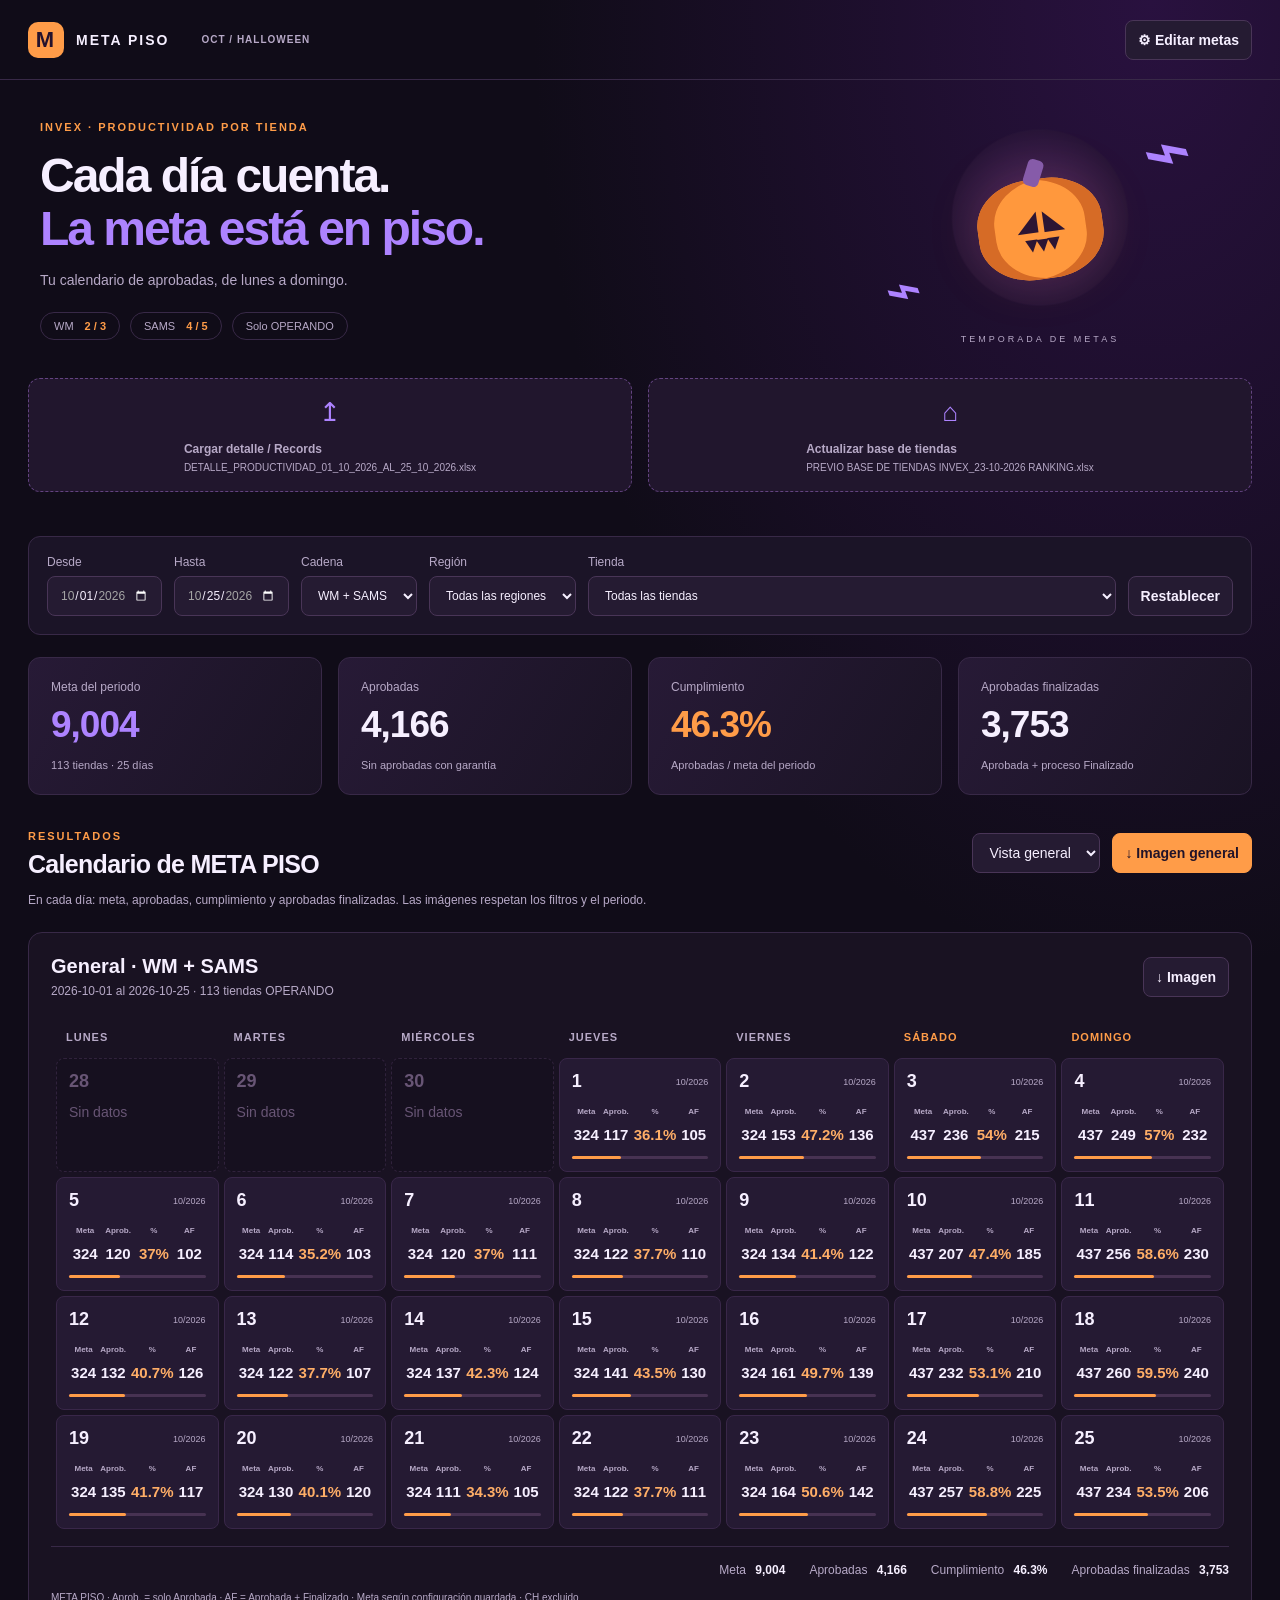
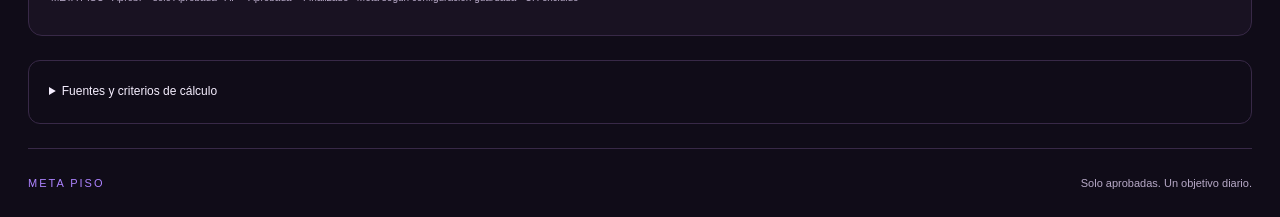
==== site/index.html @ 987aeb4a "Crear calendario META PISO con carga local, metas y exportaciones" ====
<!doctype html>
<html lang="es"><head><meta charset="utf-8"><meta name="viewport" content="width=device-width,initial-scale=1"><meta name="theme-color" content="#100c18"><title>META PISO · Calendario de aprobadas</title><link rel="stylesheet" href="style.css"><script defer src="vendor/xlsx.full.min.js"></script><script defer src="vendor/html2canvas.min.js"></script><script defer src="core.js"></script><script defer src="seed.js"></script><script defer src="app.js"></script></head>
<body><header><a class="brand" href="#"><span class="brand-icon">M</span> META PISO <span class="edition">OCT / HALLOWEEN</span></a><button id="settingsButton">⚙ Editar metas</button></header>
<main><section class="hero"><div><span class="eyebrow">INVEX · PRODUCTIVIDAD POR TIENDA</span><h1>Cada día cuenta.<br><em>La meta está en piso.</em></h1><p>Tu calendario de aprobadas, de lunes a domingo.</p><div class="chips"><span>WM <b id="wmRule">2 / 3</b></span><span>SAMS <b id="samsRule">4 / 5</b></span><span>Solo OPERANDO</span></div></div><div class="moon" aria-hidden="true"><span class="bat one">⌁</span><div class="pumpkin"><i></i><b>◢ ◣</b><strong>▾▾▾</strong></div><span class="bat two">⌁</span><span class="moon-label">TEMPORADA DE METAS</span></div></section>
<section class="sources"><label class="upload"><span class="upload-icon">↥</span><span><b>Cargar detalle / Records</b><small id="detailName">Excel o CSV</small></span><input id="detailFile" type="file" accept=".xlsx,.xls,.csv"></label><label class="upload"><span class="upload-icon">⌂</span><span><b>Actualizar base de tiendas</b><small id="baseName">Excel o CSV</small></span><input id="baseFile" type="file" accept=".xlsx,.xls,.csv"></label></section>
<p id="message" role="status" aria-live="polite"></p>
<section class="filters"><label>Desde<input id="from" type="date"></label><label>Hasta<input id="to" type="date"></label><label>Cadena<select id="chain"><option value="">WM + SAMS</option><option>WM</option><option>SAMS</option></select></label><label>Región<select id="region"></select></label><label class="store-filter">Tienda<select id="store"></select></label><button id="resetFilters">Restablecer</button></section>
<section class="kpis" id="kpis"></section>
<section class="toolbar"><div><span class="eyebrow">RESULTADOS</span><h2>Calendario de META PISO</h2></div><div class="toolbar-actions"><select id="view" aria-label="Desglose"><option value="general">Vista general</option><option value="chain">Por cadena</option><option value="region">Por región</option><option value="store">Por tienda</option></select><button class="primary" id="downloadAll">↓ Imagen general</button></div></section>
<p class="hint">En cada día: meta, aprobadas, cumplimiento y aprobadas finalizadas. Las imágenes respetan los filtros y el periodo.</p><div id="reports"></div>
<details class="audit"><summary>Fuentes y criterios de cálculo</summary><div id="audit"></div><p>Meta diaria por tienda: WM 2 entre semana y 3 sábado/domingo; SAMS 4 y 5, salvo edición. Cumplimiento = aprobadas ÷ meta. Finalizadas = Aprobada + Finalizado, por fecha de creación. Se excluyen garantía, CH, IKEA, folios no numéricos y duplicados idénticos. Las tiendas OPERANDO sin actividad cuentan en la meta. Las metas editadas aplican al periodo completo mostrado. Los datos cargados y metas se guardan en este navegador.</p><p>El rango inicial corresponde a las fechas del detalle. Dentro de ese rango, un día sin operaciones se considera cero; fuera del rango no se supone productividad. Cargar un detalle reemplaza al anterior.</p></details>
<footer>META PISO <span>Solo aprobadas. Un objetivo diario.</span></footer></main>
<dialog id="settings"><form id="goalsForm"><div class="dialog-heading"><h2>Metas de aprobadas</h2><button type="button" id="closeSettings" aria-label="Cerrar">✕</button></div><p>Entre semana: lunes a viernes. Fin de semana: sábado y domingo.</p><div class="goal-grid"><span>Cadena</span><span>Lun–Vie</span><span>Sáb–Dom</span><b>WM</b><input id="wmWeek" type="number" min="0" max="10000" step="1" required aria-label="Meta WM entre semana"><input id="wmEnd" type="number" min="0" max="10000" step="1" required aria-label="Meta WM fin de semana"><b>SAMS</b><input id="samsWeek" type="number" min="0" max="10000" step="1" required aria-label="Meta SAMS entre semana"><input id="samsEnd" type="number" min="0" max="10000" step="1" required aria-label="Meta SAMS fin de semana"></div><h3>Excepción por tienda</h3><label>Tienda<select id="overrideStore"></select></label><div class="override-fields"><label>Lun–Vie<input id="overrideWeek" type="number" min="0" max="10000" step="1" placeholder="Meta de cadena"></label><label>Sáb–Dom<input id="overrideEnd" type="number" min="0" max="10000" step="1" placeholder="Meta de cadena"></label></div><p class="hint">Deja ambos campos vacíos para usar la meta de cadena. Se guarda una excepción a la vez.</p><div class="dialog-actions"><button type="button" id="restoreGoals">Restaurar todas</button><button type="submit" class="primary">Guardar metas</button></div></form></dialog></body></html>
---- site/style.css ----
@import url('data:text/css,');
:root{color-scheme:dark;--bg:#100c18;--panel:#1b1427;--line:#382947;--purple:#ad83ff;--orange:#ff9c48;--text:#f6efff;--muted:#b7a9c7}*{box-sizing:border-box}body{margin:0;background:radial-gradient(ellipse at 90% 0,#29113f 0,transparent 38%),var(--bg);color:var(--text);font:14px 'Segoe UI',Arial,sans-serif}header{height:80px;border-bottom:1px solid var(--line);display:flex;align-items:center;justify-content:space-between;padding:0 max(28px,calc((100vw - 1440px)/2));gap:20px}.brand{display:flex;align-items:center;gap:12px;text-decoration:none;color:var(--text);font-weight:800;letter-spacing:2px}.brand-icon{display:grid;place-items:center;background:var(--orange);color:#24122d;border-radius:10px;width:36px;height:36px;font-size:22px}.edition{font-size:10px;color:var(--muted);letter-spacing:1px;margin-left:20px}main{max-width:1496px;padding:0 28px;margin:auto}.hero{display:flex;align-items:center;justify-content:space-between;min-height:298px;padding:30px 12px;overflow:hidden}.eyebrow{font-size:11px;font-weight:700;letter-spacing:2px;color:var(--orange)}h1{font-size:48px;line-height:1.1;letter-spacing:-2px;margin:16px 0}h1 em{color:var(--purple);font-style:normal}.hero p,.hint{color:var(--muted)}.chips{display:flex;gap:10px;margin-top:24px}.chips span{padding:7px 13px;border:1px solid var(--line);border-radius:20px;font-size:11px;color:var(--muted)}.chips b{color:var(--orange);margin-left:8px}.moon{width:260px;height:230px;position:relative;background:radial-gradient(circle at 50% 45%,#4d2566 0,#281538 48%,transparent 49%);display:grid;place-items:center;margin-right:70px}.pumpkin{width:125px;height:100px;border-radius:43%;background:#ff983d;box-shadow:inset 17px 0 #d66b26,inset -17px 0 #d66b26,0 0 55px #ff8b3820;display:flex;flex-direction:column;align-items:center;justify-content:center;transform:rotate(-8deg);color:#2c1533;position:relative;font-size:25px}.pumpkin i{position:absolute;top:-20px;width:16px;height:27px;background:#865ba9;transform:rotate(25deg);border-radius:5px}.pumpkin strong{font-size:22px;line-height:18px}.bat{position:absolute;font-size:80px;color:#ad83ff;transform:rotate(-20deg)}.one{top:-10px;right:-20px}.two{bottom:20px;left:-25px;font-size:60px}.moon-label{position:absolute;bottom:0;font-size:9px;letter-spacing:3px;color:var(--muted)}button,select,input{font:inherit;border:1px solid #493557;background:#251b32;color:var(--text);border-radius:8px;padding:10px 12px;min-height:40px}button{cursor:pointer;font-weight:600}button:hover{border-color:var(--purple);background:#352446}button:disabled{opacity:.5;cursor:wait}button.primary{background:var(--orange);color:#211329;border-color:var(--orange)}button.primary:hover{background:#ffb476}button:focus-visible,select:focus-visible,input:focus-visible,summary:focus-visible{outline:2px solid var(--orange);outline-offset:3px}.sources{display:grid;grid-template-columns:1fr 1fr;gap:16px}.upload{display:flex;align-items:center;gap:14px;border:1px dashed #634380;border-radius:12px;padding:18px;background:#21162d;cursor:pointer;position:relative;overflow:hidden}.upload:hover{background:#2b1a3e}.upload span:nth-child(2){min-width:0}.upload small{display:block;margin-top:6px;color:var(--muted);overflow:hidden;text-overflow:ellipsis;white-space:nowrap}.upload-icon{font-size:26px;color:var(--purple)}.upload input{position:absolute;inset:0;opacity:0;width:100%;cursor:pointer}.upload:focus-within{outline:2px solid var(--orange)}#message{color:var(--orange);min-height:20px;margin:12px 0}.filters{display:flex;align-items:end;gap:12px;flex-wrap:wrap;padding:18px;background:var(--panel);border-radius:12px;border:1px solid var(--line)}label{display:flex;flex-direction:column;gap:7px;font-size:12px;color:var(--muted)}label select{max-width:100%}.store-filter{flex:1;min-width:160px}.kpis{display:grid;grid-template-columns:repeat(4,1fr);gap:16px;margin:22px 0 32px}.kpi{padding:22px;border:1px solid var(--line);border-radius:12px;background:linear-gradient(120deg,#271a36,#1a1324)}.kpi span{display:block;color:var(--muted);font-size:12px}.kpi strong{display:block;font-size:37px;letter-spacing:-1px;margin:10px 0}.kpi:first-child strong{color:var(--purple)}.kpi:nth-child(3) strong{color:var(--orange)}.kpi small{color:var(--muted);font-size:11px}.toolbar,.toolbar-actions{display:flex;align-items:center;justify-content:space-between;gap:12px}.toolbar h2{margin:7px 0 0;font-size:25px;letter-spacing:-.7px}.hint{font-size:12px;line-height:1.6}.report{background:#191222;border:1px solid var(--line);border-radius:14px;margin:22px 0;padding:22px;overflow:hidden}.report-heading{display:flex;justify-content:space-between;align-items:center;gap:12px;margin-bottom:18px}.report-heading h3{font-size:20px;margin:0 0 6px}.report-heading p{color:var(--muted);font-size:12px;margin:0}.calendar-scroll{overflow-x:auto}.calendar{width:100%;min-width:1060px;border-collapse:separate;border-spacing:5px;table-layout:fixed}.calendar th{color:var(--muted);font-size:11px;text-align:left;text-transform:uppercase;letter-spacing:1px;padding:10px}.calendar th:nth-last-child(-n+2){color:var(--orange)}.calendar td{vertical-align:top;background:#251a33;border:1px solid #392749;border-radius:8px;padding:12px}.calendar td.blank{background:#16101f;border:1px dashed #30223c;color:#685575}.day-top{display:flex;justify-content:space-between;align-items:center;margin-bottom:12px}.day-top b{font-size:18px}.day-top span{font-size:9px;color:var(--muted)}.day-metrics{width:100%;border-collapse:collapse;font-size:10px}.day-metrics th{font-size:8px;letter-spacing:0;padding:3px 1px;text-align:center;color:var(--muted)!important;text-transform:none;white-space:nowrap}.day-metrics td{border:0;background:transparent;padding:7px 1px 3px;text-align:center;font-size:15px;font-weight:600}.day-metrics td.good{color:#c6afff}.day-metrics td.low{color:#ffae67}.track{height:3px;background:#473252;border-radius:4px;margin-top:10px}.track i{display:block;height:3px;border-radius:4px;background:var(--orange)}.track i.good{background:var(--purple)}.totals{display:flex;gap:24px;justify-content:flex-end;flex-wrap:wrap;border-top:1px solid var(--line);padding-top:16px;margin-top:12px;font-size:12px;color:var(--muted)}.totals b{color:var(--text);margin-left:6px}.report-note{font-size:10px;color:var(--muted);margin-top:15px}.audit{padding:20px;border:1px solid var(--line);border-radius:12px;color:var(--muted);font-size:12px;line-height:1.8;margin:24px 0}.audit summary{cursor:pointer;color:var(--text)}footer{padding:28px 0;border-top:1px solid var(--line);letter-spacing:2px;font-size:11px;color:var(--purple)}footer span{float:right;letter-spacing:0;color:var(--muted)}dialog{width:560px;max-width:95vw;background:var(--panel);color:var(--text);border:1px solid #6d488c;border-radius:16px;padding:26px}dialog::backdrop{background:#08040dbb;backdrop-filter:blur(5px)}dialog p{color:var(--muted);font-size:12px;line-height:1.6}.dialog-heading,.dialog-actions{display:flex;justify-content:space-between;align-items:center;gap:12px}.dialog-heading h2{margin:0}.goal-grid{display:grid;grid-template-columns:1fr 1fr 1fr;align-items:center;gap:12px;margin:22px 0}.goal-grid span{font-size:12px;color:var(--muted)}.goal-grid input{width:100%}.override-fields{display:grid;grid-template-columns:1fr 1fr;gap:12px;margin:15px 0}.override-fields input{width:100%}.dialog-actions{margin-top:24px}.exporting{width:1440px!important;background:#100c18;padding:20px}.exporting .no-export{display:none!important}.exporting .calendar-scroll{overflow:visible}.empty{padding:40px;text-align:center;color:var(--muted)}@media(max-width:800px){header{padding:0 18px;height:70px}.edition{display:none}main{padding:0 14px}h1{font-size:36px}.hero{min-height:275px;padding:24px 5px}.moon{width:140px;margin-right:0;transform:scale(.8)}.moon-label{display:none}.kpis{grid-template-columns:1fr 1fr;gap:10px}.kpi{padding:16px}.kpi strong{font-size:30px}.toolbar{align-items:start;flex-direction:column}.toolbar-actions{width:100%;justify-content:start}.report{padding:14px}.sources{grid-template-columns:1fr}.filters label{flex:1;min-width:130px}.chips{gap:5px}.chips span{padding:6px 8px}.hero p{max-width:230px}.totals{gap:12px;justify-content:start}.report-heading h3{font-size:17px}}@media(max-width:430px){.moon{display:none}header button{font-size:12px}.brand{font-size:12px}.toolbar-actions{flex-wrap:wrap}}
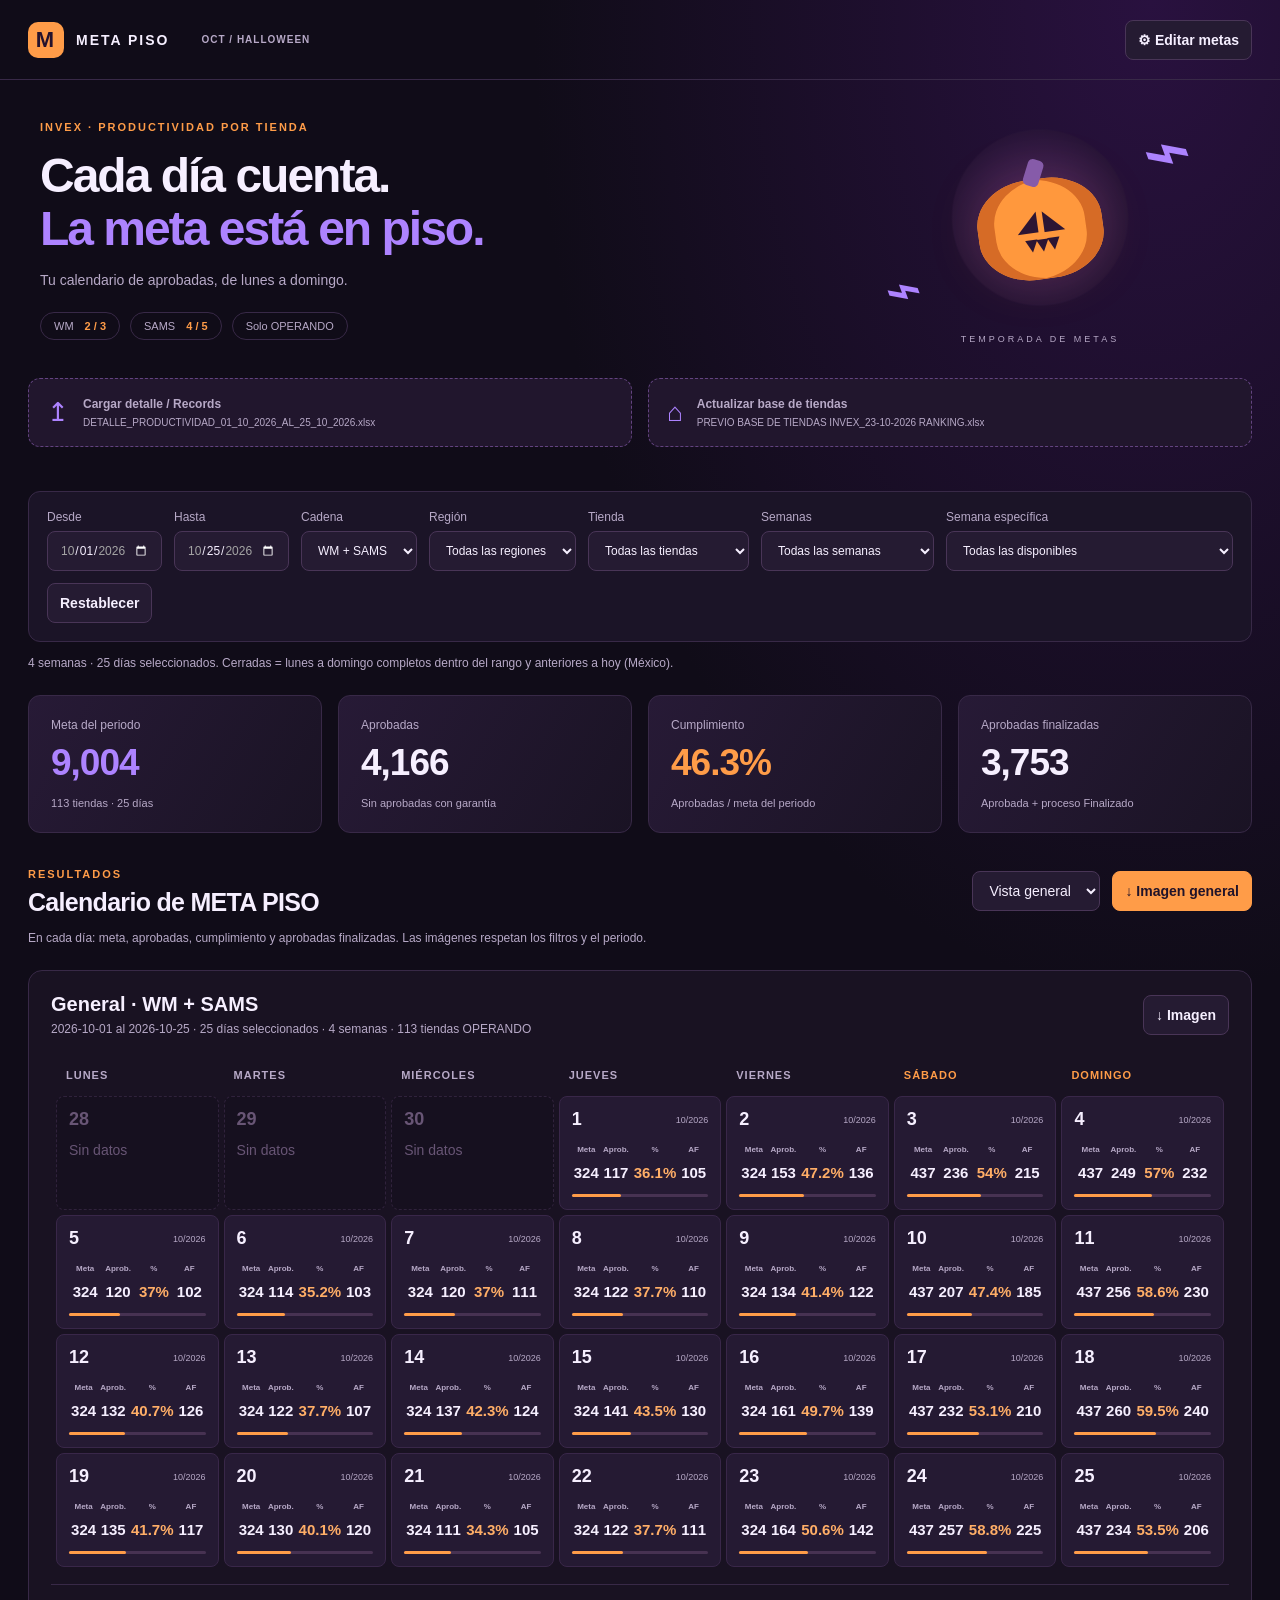
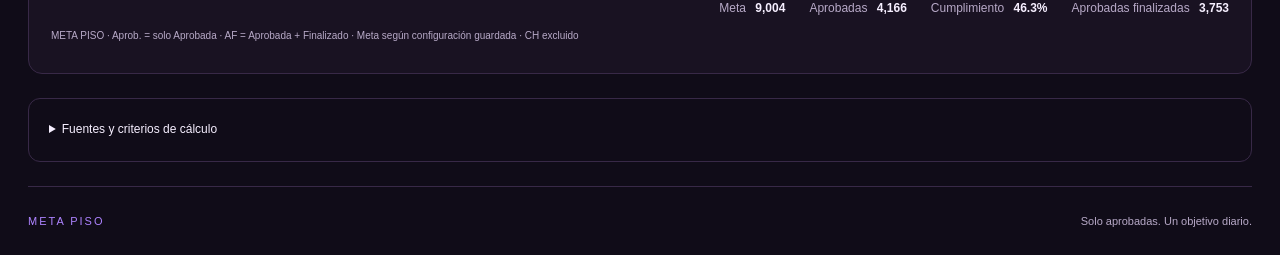
==== commit 7894764b: "Agregar semanas cerradas, filtros vinculados y logos por cadena" ====
--- a/site/index.html
+++ b/site/index.html
@@ -1,11 +1,11 @@
 <!doctype html>
-<html lang="es"><head><meta charset="utf-8"><meta name="viewport" content="width=device-width,initial-scale=1"><meta name="theme-color" content="#100c18"><title>META PISO · Calendario de aprobadas</title><link rel="stylesheet" href="style.css"><script defer src="vendor/xlsx.full.min.js"></script><script defer src="vendor/html2canvas.min.js"></script><script defer src="core.js"></script><script defer src="seed.js"></script><script defer src="app.js"></script></head>
+<html lang="es"><head><meta charset="utf-8"><meta name="viewport" content="width=device-width,initial-scale=1"><meta name="theme-color" content="#100c18"><title>META PISO · Calendario de aprobadas</title><link rel="stylesheet" href="style.css?v=2"><link rel="stylesheet" href="brands.css?v=2"><script defer src="vendor/xlsx.full.min.js"></script><script defer src="vendor/html2canvas.min.js"></script><script defer src="core.js"></script><script defer src="seed.js"></script><script defer src="weeks.js"></script><script defer src="brands.js"></script><script defer src="app.js?v=2"></script></head>
 <body><header><a class="brand" href="#"><span class="brand-icon">M</span> META PISO <span class="edition">OCT / HALLOWEEN</span></a><button id="settingsButton">⚙ Editar metas</button></header>
 <main><section class="hero"><div><span class="eyebrow">INVEX · PRODUCTIVIDAD POR TIENDA</span><h1>Cada día cuenta.<br><em>La meta está en piso.</em></h1><p>Tu calendario de aprobadas, de lunes a domingo.</p><div class="chips"><span>WM <b id="wmRule">2 / 3</b></span><span>SAMS <b id="samsRule">4 / 5</b></span><span>Solo OPERANDO</span></div></div><div class="moon" aria-hidden="true"><span class="bat one">⌁</span><div class="pumpkin"><i></i><b>◢ ◣</b><strong>▾▾▾</strong></div><span class="bat two">⌁</span><span class="moon-label">TEMPORADA DE METAS</span></div></section>
 <section class="sources"><label class="upload"><span class="upload-icon">↥</span><span><b>Cargar detalle / Records</b><small id="detailName">Excel o CSV</small></span><input id="detailFile" type="file" accept=".xlsx,.xls,.csv"></label><label class="upload"><span class="upload-icon">⌂</span><span><b>Actualizar base de tiendas</b><small id="baseName">Excel o CSV</small></span><input id="baseFile" type="file" accept=".xlsx,.xls,.csv"></label></section>
 <p id="message" role="status" aria-live="polite"></p>
-<section class="filters"><label>Desde<input id="from" type="date"></label><label>Hasta<input id="to" type="date"></label><label>Cadena<select id="chain"><option value="">WM + SAMS</option><option>WM</option><option>SAMS</option></select></label><label>Región<select id="region"></select></label><label class="store-filter">Tienda<select id="store"></select></label><button id="resetFilters">Restablecer</button></section>
-<section class="kpis" id="kpis"></section>
+<section class="filters"><label>Desde<input id="from" type="date"></label><label>Hasta<input id="to" type="date"></label><label>Cadena<select id="chain"><option value="">WM + SAMS</option><option>WM</option><option>SAMS</option></select></label><label>Región<select id="region"></select></label><label class="store-filter">Tienda<select id="store"></select></label><label>Semanas<select id="weekMode"><option value="all">Todas las semanas</option><option value="closed">Solo semanas cerradas</option></select></label><label>Semana específica<select id="week"></select></label><button id="resetFilters">Restablecer</button></section>
+<p id="weekSummary" class="hint" role="status"></p><section class="kpis" id="kpis"></section>
 <section class="toolbar"><div><span class="eyebrow">RESULTADOS</span><h2>Calendario de META PISO</h2></div><div class="toolbar-actions"><select id="view" aria-label="Desglose"><option value="general">Vista general</option><option value="chain">Por cadena</option><option value="region">Por región</option><option value="store">Por tienda</option></select><button class="primary" id="downloadAll">↓ Imagen general</button></div></section>
 <p class="hint">En cada día: meta, aprobadas, cumplimiento y aprobadas finalizadas. Las imágenes respetan los filtros y el periodo.</p><div id="reports"></div>
 <details class="audit"><summary>Fuentes y criterios de cálculo</summary><div id="audit"></div><p>Meta diaria por tienda: WM 2 entre semana y 3 sábado/domingo; SAMS 4 y 5, salvo edición. Cumplimiento = aprobadas ÷ meta. Finalizadas = Aprobada + Finalizado, por fecha de creación. Se excluyen garantía, CH, IKEA, folios no numéricos y duplicados idénticos. Las tiendas OPERANDO sin actividad cuentan en la meta. Las metas editadas aplican al periodo completo mostrado. Los datos cargados y metas se guardan en este navegador.</p><p>El rango inicial corresponde a las fechas del detalle. Dentro de ese rango, un día sin operaciones se considera cero; fuera del rango no se supone productividad. Cargar un detalle reemplaza al anterior.</p></details>
--- a/site/style.css
+++ b/site/style.css
@@ -1,2 +1,3 @@
 @import url('data:text/css,');
 :root{color-scheme:dark;--bg:#100c18;--panel:#1b1427;--line:#382947;--purple:#ad83ff;--orange:#ff9c48;--text:#f6efff;--muted:#b7a9c7}*{box-sizing:border-box}body{margin:0;background:radial-gradient(ellipse at 90% 0,#29113f 0,transparent 38%),var(--bg);color:var(--text);font:14px 'Segoe UI',Arial,sans-serif}header{height:80px;border-bottom:1px solid var(--line);display:flex;align-items:center;justify-content:space-between;padding:0 max(28px,calc((100vw - 1440px)/2));gap:20px}.brand{display:flex;align-items:center;gap:12px;text-decoration:none;color:var(--text);font-weight:800;letter-spacing:2px}.brand-icon{display:grid;place-items:center;background:var(--orange);color:#24122d;border-radius:10px;width:36px;height:36px;font-size:22px}.edition{font-size:10px;color:var(--muted);letter-spacing:1px;margin-left:20px}main{max-width:1496px;padding:0 28px;margin:auto}.hero{display:flex;align-items:center;justify-content:space-between;min-height:298px;padding:30px 12px;overflow:hidden}.eyebrow{font-size:11px;font-weight:700;letter-spacing:2px;color:var(--orange)}h1{font-size:48px;line-height:1.1;letter-spacing:-2px;margin:16px 0}h1 em{color:var(--purple);font-style:normal}.hero p,.hint{color:var(--muted)}.chips{display:flex;gap:10px;margin-top:24px}.chips span{padding:7px 13px;border:1px solid var(--line);border-radius:20px;font-size:11px;color:var(--muted)}.chips b{color:var(--orange);margin-left:8px}.moon{width:260px;height:230px;position:relative;background:radial-gradient(circle at 50% 45%,#4d2566 0,#281538 48%,transparent 49%);display:grid;place-items:center;margin-right:70px}.pumpkin{width:125px;height:100px;border-radius:43%;background:#ff983d;box-shadow:inset 17px 0 #d66b26,inset -17px 0 #d66b26,0 0 55px #ff8b3820;display:flex;flex-direction:column;align-items:center;justify-content:center;transform:rotate(-8deg);color:#2c1533;position:relative;font-size:25px}.pumpkin i{position:absolute;top:-20px;width:16px;height:27px;background:#865ba9;transform:rotate(25deg);border-radius:5px}.pumpkin strong{font-size:22px;line-height:18px}.bat{position:absolute;font-size:80px;color:#ad83ff;transform:rotate(-20deg)}.one{top:-10px;right:-20px}.two{bottom:20px;left:-25px;font-size:60px}.moon-label{position:absolute;bottom:0;font-size:9px;letter-spacing:3px;color:var(--muted)}button,select,input{font:inherit;border:1px solid #493557;background:#251b32;color:var(--text);border-radius:8px;padding:10px 12px;min-height:40px}button{cursor:pointer;font-weight:600}button:hover{border-color:var(--purple);background:#352446}button:disabled{opacity:.5;cursor:wait}button.primary{background:var(--orange);color:#211329;border-color:var(--orange)}button.primary:hover{background:#ffb476}button:focus-visible,select:focus-visible,input:focus-visible,summary:focus-visible{outline:2px solid var(--orange);outline-offset:3px}.sources{display:grid;grid-template-columns:1fr 1fr;gap:16px}.upload{display:flex;align-items:center;gap:14px;border:1px dashed #634380;border-radius:12px;padding:18px;background:#21162d;cursor:pointer;position:relative;overflow:hidden}.upload:hover{background:#2b1a3e}.upload span:nth-child(2){min-width:0}.upload small{display:block;margin-top:6px;color:var(--muted);overflow:hidden;text-overflow:ellipsis;white-space:nowrap}.upload-icon{font-size:26px;color:var(--purple)}.upload input{position:absolute;inset:0;opacity:0;width:100%;cursor:pointer}.upload:focus-within{outline:2px solid var(--orange)}#message{color:var(--orange);min-height:20px;margin:12px 0}.filters{display:flex;align-items:end;gap:12px;flex-wrap:wrap;padding:18px;background:var(--panel);border-radius:12px;border:1px solid var(--line)}label{display:flex;flex-direction:column;gap:7px;font-size:12px;color:var(--muted)}label select{max-width:100%}.store-filter{flex:1;min-width:160px}.kpis{display:grid;grid-template-columns:repeat(4,1fr);gap:16px;margin:22px 0 32px}.kpi{padding:22px;border:1px solid var(--line);border-radius:12px;background:linear-gradient(120deg,#271a36,#1a1324)}.kpi span{display:block;color:var(--muted);font-size:12px}.kpi strong{display:block;font-size:37px;letter-spacing:-1px;margin:10px 0}.kpi:first-child strong{color:var(--purple)}.kpi:nth-child(3) strong{color:var(--orange)}.kpi small{color:var(--muted);font-size:11px}.toolbar,.toolbar-actions{display:flex;align-items:center;justify-content:space-between;gap:12px}.toolbar h2{margin:7px 0 0;font-size:25px;letter-spacing:-.7px}.hint{font-size:12px;line-height:1.6}.report{background:#191222;border:1px solid var(--line);border-radius:14px;margin:22px 0;padding:22px;overflow:hidden}.report-heading{display:flex;justify-content:space-between;align-items:center;gap:12px;margin-bottom:18px}.report-heading h3{font-size:20px;margin:0 0 6px}.report-heading p{color:var(--muted);font-size:12px;margin:0}.calendar-scroll{overflow-x:auto}.calendar{width:100%;min-width:1060px;border-collapse:separate;border-spacing:5px;table-layout:fixed}.calendar th{color:var(--muted);font-size:11px;text-align:left;text-transform:uppercase;letter-spacing:1px;padding:10px}.calendar th:nth-last-child(-n+2){color:var(--orange)}.calendar td{vertical-align:top;background:#251a33;border:1px solid #392749;border-radius:8px;padding:12px}.calendar td.blank{background:#16101f;border:1px dashed #30223c;color:#685575}.day-top{display:flex;justify-content:space-between;align-items:center;margin-bottom:12px}.day-top b{font-size:18px}.day-top span{font-size:9px;color:var(--muted)}.day-metrics{width:100%;border-collapse:collapse;font-size:10px}.day-metrics th{font-size:8px;letter-spacing:0;padding:3px 1px;text-align:center;color:var(--muted)!important;text-transform:none;white-space:nowrap}.day-metrics td{border:0;background:transparent;padding:7px 1px 3px;text-align:center;font-size:15px;font-weight:600}.day-metrics td.good{color:#c6afff}.day-metrics td.low{color:#ffae67}.track{height:3px;background:#473252;border-radius:4px;margin-top:10px}.track i{display:block;height:3px;border-radius:4px;background:var(--orange)}.track i.good{background:var(--purple)}.totals{display:flex;gap:24px;justify-content:flex-end;flex-wrap:wrap;border-top:1px solid var(--line);padding-top:16px;margin-top:12px;font-size:12px;color:var(--muted)}.totals b{color:var(--text);margin-left:6px}.report-note{font-size:10px;color:var(--muted);margin-top:15px}.audit{padding:20px;border:1px solid var(--line);border-radius:12px;color:var(--muted);font-size:12px;line-height:1.8;margin:24px 0}.audit summary{cursor:pointer;color:var(--text)}footer{padding:28px 0;border-top:1px solid var(--line);letter-spacing:2px;font-size:11px;color:var(--purple)}footer span{float:right;letter-spacing:0;color:var(--muted)}dialog{width:560px;max-width:95vw;background:var(--panel);color:var(--text);border:1px solid #6d488c;border-radius:16px;padding:26px}dialog::backdrop{background:#08040dbb;backdrop-filter:blur(5px)}dialog p{color:var(--muted);font-size:12px;line-height:1.6}.dialog-heading,.dialog-actions{display:flex;justify-content:space-between;align-items:center;gap:12px}.dialog-heading h2{margin:0}.goal-grid{display:grid;grid-template-columns:1fr 1fr 1fr;align-items:center;gap:12px;margin:22px 0}.goal-grid span{font-size:12px;color:var(--muted)}.goal-grid input{width:100%}.override-fields{display:grid;grid-template-columns:1fr 1fr;gap:12px;margin:15px 0}.override-fields input{width:100%}.dialog-actions{margin-top:24px}.exporting{width:1440px!important;background:#100c18;padding:20px}.exporting .no-export{display:none!important}.exporting .calendar-scroll{overflow:visible}.empty{padding:40px;text-align:center;color:var(--muted)}@media(max-width:800px){header{padding:0 18px;height:70px}.edition{display:none}main{padding:0 14px}h1{font-size:36px}.hero{min-height:275px;padding:24px 5px}.moon{width:140px;margin-right:0;transform:scale(.8)}.moon-label{display:none}.kpis{grid-template-columns:1fr 1fr;gap:10px}.kpi{padding:16px}.kpi strong{font-size:30px}.toolbar{align-items:start;flex-direction:column}.toolbar-actions{width:100%;justify-content:start}.report{padding:14px}.sources{grid-template-columns:1fr}.filters label{flex:1;min-width:130px}.chips{gap:5px}.chips span{padding:6px 8px}.hero p{max-width:230px}.totals{gap:12px;justify-content:start}.report-heading h3{font-size:17px}}@media(max-width:430px){.moon{display:none}header button{font-size:12px}.brand{font-size:12px}.toolbar-actions{flex-wrap:wrap}}
+
--- a/site/brands.css
+++ b/site/brands.css
@@ -0,0 +1,5 @@
+.report-brand{display:flex;align-items:center;gap:22px;min-width:0}.chain-logo{width:160px;height:65px;object-fit:contain;flex:none;background:#fff;border-radius:8px;padding:10px}.theme-WM,.theme-SAMS{--text:#102c51;--muted:#49627e;--line:#bfd1e8;--purple:#1766b7;--orange:#0071ce;color:var(--text)}.report.theme-WM,.report.theme-SAMS{background:#f0f6ff;border-color:#bfd1e8;border-top:7px solid #0071ce}.report.theme-WM{--orange:#8a6200;border-top-color:#ffc220}.report.theme-SAMS{border-top-color:#0067a0}.theme-WM .calendar>thead th,.theme-SAMS .calendar>thead th{color:#165896}.theme-WM .calendar>thead th:nth-last-child(-n+2){background:#ffc220;color:#102c51;border-radius:6px}.theme-SAMS .calendar>thead th:nth-last-child(-n+2){background:#0067a0;color:#fff;border-radius:6px}.theme-WM .calendar>tbody>tr>td,.theme-SAMS .calendar>tbody>tr>td{background:#fff;border-color:#c3d7ec}.theme-WM .calendar>tbody>tr>td.blank,.theme-SAMS .calendar>tbody>tr>td.blank{background:#e5edf7;color:#64788e;border-color:#c3d7ec}.theme-WM .day-metrics td,.theme-SAMS .day-metrics td{background:transparent;border:0;color:#102c51}.theme-WM .day-metrics th,.theme-SAMS .day-metrics th{color:#49627e!important;background:transparent}.theme-WM .day-metrics td.good,.theme-SAMS .day-metrics td.good{color:#005da6}.theme-WM .day-metrics td.low{color:#8a6200}.theme-SAMS .day-metrics td.low{color:#155b88}.theme-WM .track,.theme-SAMS .track{background:#d8e5f5}.theme-WM .track i{background:#ffc220}.theme-WM .track i.good{background:#0071ce}.theme-SAMS .track i{background:#55b7e7}.theme-SAMS .track i.good{background:#0067a0}.theme-WM .report-heading button{background:#0071ce;color:#fff;border-color:#0071ce}.theme-SAMS .report-heading button{background:#0067a0;color:#fff;border-color:#0067a0}.exporting.theme-WM,.exporting.theme-SAMS{background:#eef5ff!important}.theme-WM .report-note,.theme-SAMS .report-note{color:#49627e}.upload{flex-direction:row}@media(max-width:800px){.report-brand{gap:10px}.chain-logo{width:100px;height:48px;padding:6px}.report-heading{align-items:flex-start}.report-heading button{font-size:11px;padding:8px}.report-brand h3{overflow-wrap:anywhere}.filters #week{max-width:100%}}
+
+.theme-WM .chain-logo{background:#0071ce}
+.chain-logo{height:auto}
+@media(max-width:800px){.chain-logo{height:auto}}
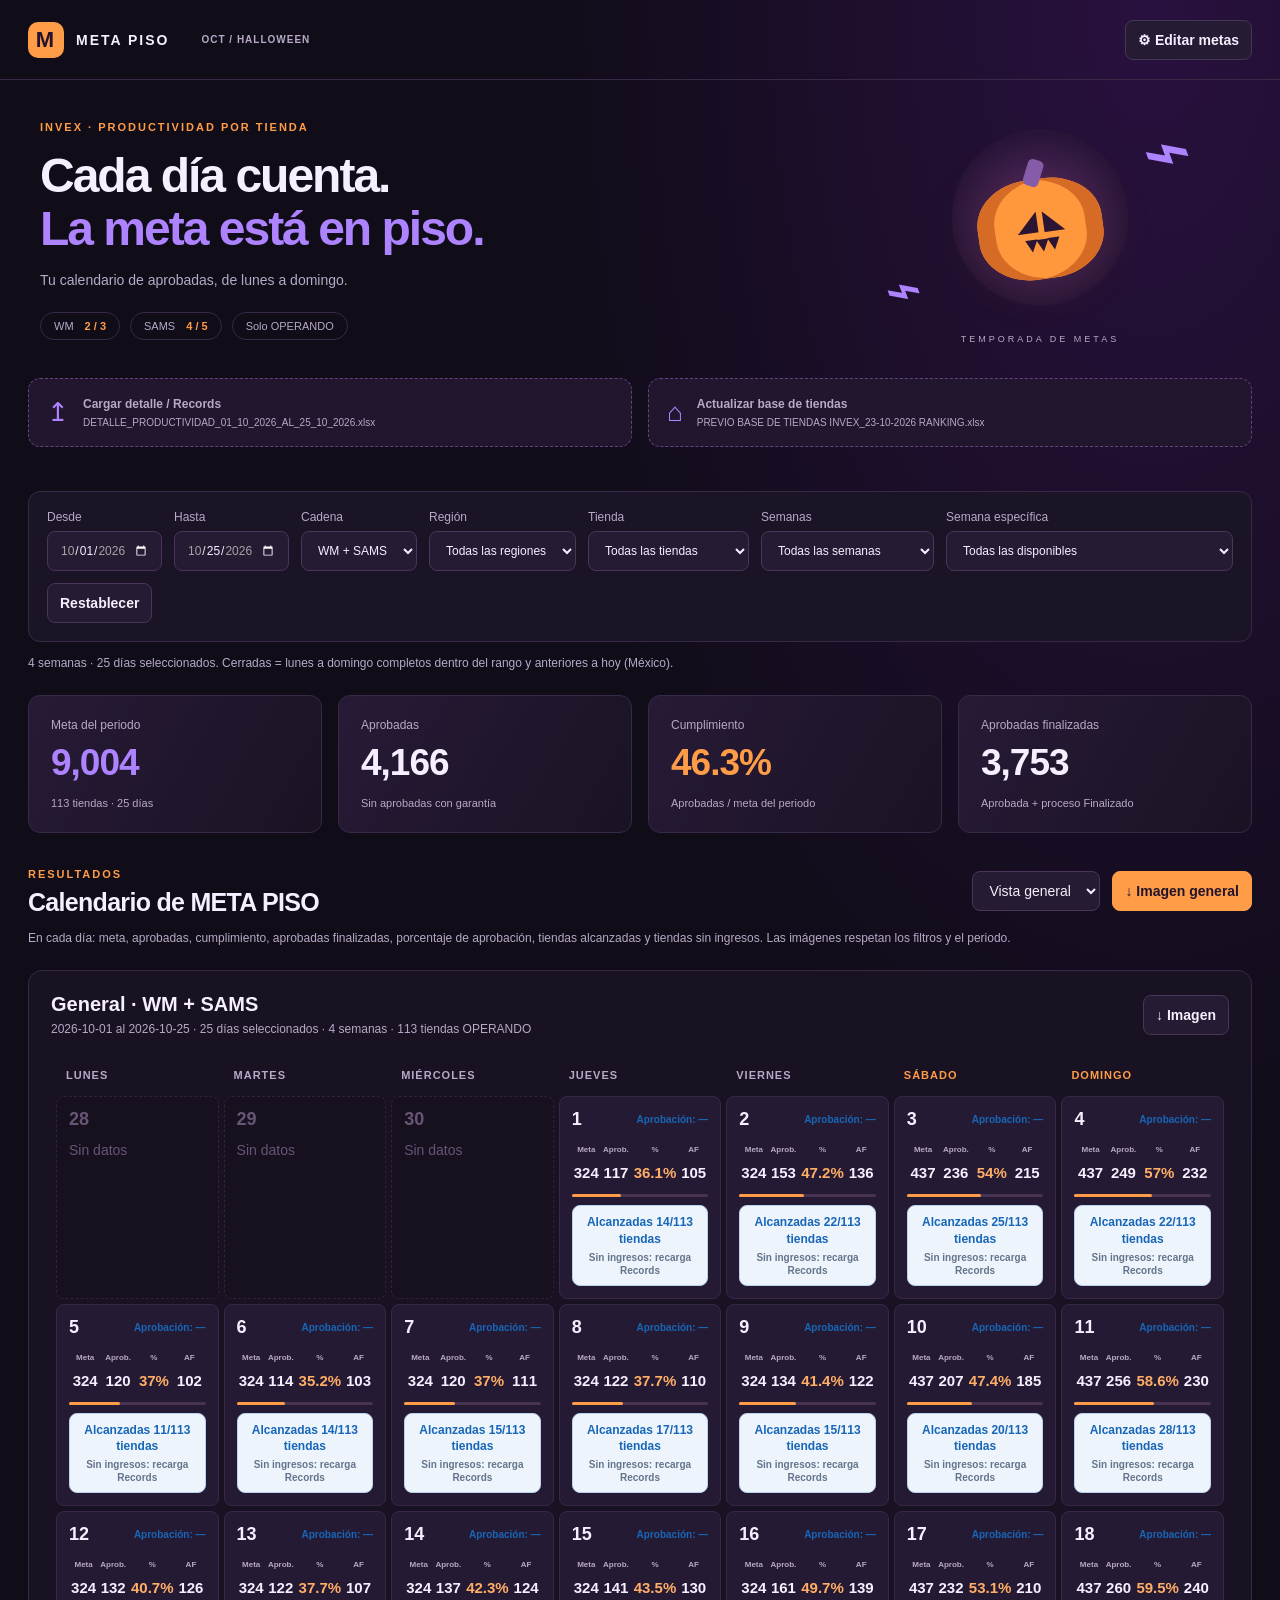
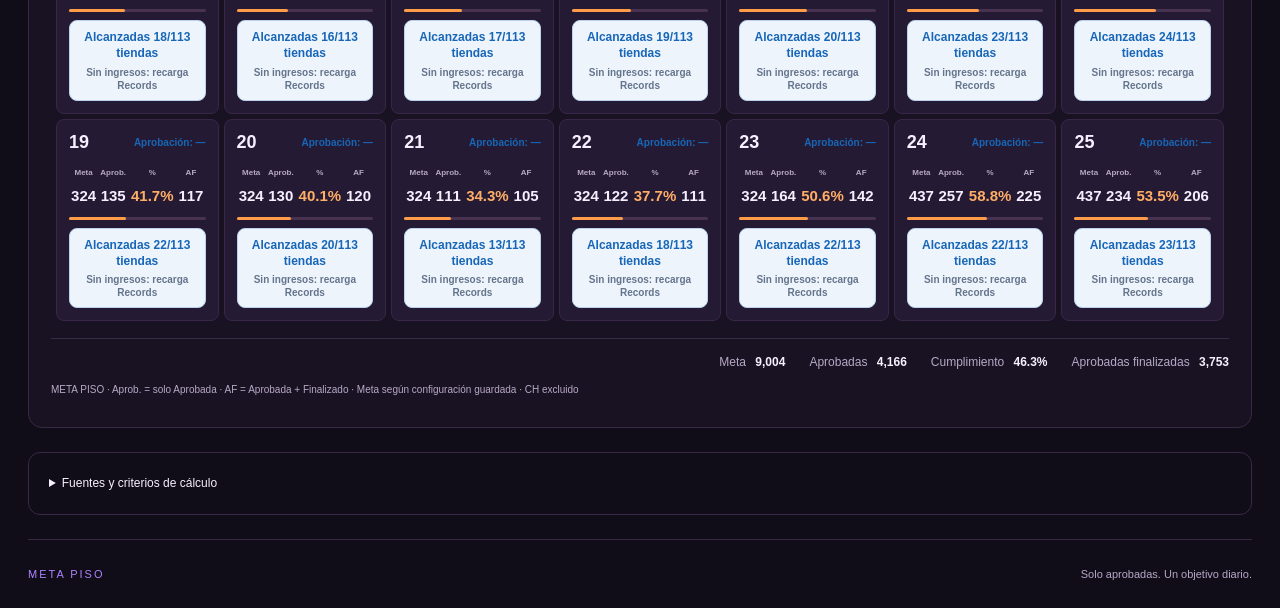
==== commit d2a5ba05: "Update index.html" ====
--- a/site/index.html
+++ b/site/index.html
@@ -1,13 +1,465 @@
+
 <!doctype html>
-<html lang="es"><head><meta charset="utf-8"><meta name="viewport" content="width=device-width,initial-scale=1"><meta name="theme-color" content="#100c18"><title>META PISO · Calendario de aprobadas</title><link rel="stylesheet" href="style.css?v=2"><link rel="stylesheet" href="brands.css?v=2"><script defer src="vendor/xlsx.full.min.js"></script><script defer src="vendor/html2canvas.min.js"></script><script defer src="core.js"></script><script defer src="seed.js"></script><script defer src="weeks.js"></script><script defer src="brands.js"></script><script defer src="app.js?v=2"></script></head>
-<body><header><a class="brand" href="#"><span class="brand-icon">M</span> META PISO <span class="edition">OCT / HALLOWEEN</span></a><button id="settingsButton">⚙ Editar metas</button></header>
-<main><section class="hero"><div><span class="eyebrow">INVEX · PRODUCTIVIDAD POR TIENDA</span><h1>Cada día cuenta.<br><em>La meta está en piso.</em></h1><p>Tu calendario de aprobadas, de lunes a domingo.</p><div class="chips"><span>WM <b id="wmRule">2 / 3</b></span><span>SAMS <b id="samsRule">4 / 5</b></span><span>Solo OPERANDO</span></div></div><div class="moon" aria-hidden="true"><span class="bat one">⌁</span><div class="pumpkin"><i></i><b>◢ ◣</b><strong>▾▾▾</strong></div><span class="bat two">⌁</span><span class="moon-label">TEMPORADA DE METAS</span></div></section>
-<section class="sources"><label class="upload"><span class="upload-icon">↥</span><span><b>Cargar detalle / Records</b><small id="detailName">Excel o CSV</small></span><input id="detailFile" type="file" accept=".xlsx,.xls,.csv"></label><label class="upload"><span class="upload-icon">⌂</span><span><b>Actualizar base de tiendas</b><small id="baseName">Excel o CSV</small></span><input id="baseFile" type="file" accept=".xlsx,.xls,.csv"></label></section>
-<p id="message" role="status" aria-live="polite"></p>
-<section class="filters"><label>Desde<input id="from" type="date"></label><label>Hasta<input id="to" type="date"></label><label>Cadena<select id="chain"><option value="">WM + SAMS</option><option>WM</option><option>SAMS</option></select></label><label>Región<select id="region"></select></label><label class="store-filter">Tienda<select id="store"></select></label><label>Semanas<select id="weekMode"><option value="all">Todas las semanas</option><option value="closed">Solo semanas cerradas</option></select></label><label>Semana específica<select id="week"></select></label><button id="resetFilters">Restablecer</button></section>
-<p id="weekSummary" class="hint" role="status"></p><section class="kpis" id="kpis"></section>
-<section class="toolbar"><div><span class="eyebrow">RESULTADOS</span><h2>Calendario de META PISO</h2></div><div class="toolbar-actions"><select id="view" aria-label="Desglose"><option value="general">Vista general</option><option value="chain">Por cadena</option><option value="region">Por región</option><option value="store">Por tienda</option></select><button class="primary" id="downloadAll">↓ Imagen general</button></div></section>
-<p class="hint">En cada día: meta, aprobadas, cumplimiento y aprobadas finalizadas. Las imágenes respetan los filtros y el periodo.</p><div id="reports"></div>
-<details class="audit"><summary>Fuentes y criterios de cálculo</summary><div id="audit"></div><p>Meta diaria por tienda: WM 2 entre semana y 3 sábado/domingo; SAMS 4 y 5, salvo edición. Cumplimiento = aprobadas ÷ meta. Finalizadas = Aprobada + Finalizado, por fecha de creación. Se excluyen garantía, CH, IKEA, folios no numéricos y duplicados idénticos. Las tiendas OPERANDO sin actividad cuentan en la meta. Las metas editadas aplican al periodo completo mostrado. Los datos cargados y metas se guardan en este navegador.</p><p>El rango inicial corresponde a las fechas del detalle. Dentro de ese rango, un día sin operaciones se considera cero; fuera del rango no se supone productividad. Cargar un detalle reemplaza al anterior.</p></details>
-<footer>META PISO <span>Solo aprobadas. Un objetivo diario.</span></footer></main>
-<dialog id="settings"><form id="goalsForm"><div class="dialog-heading"><h2>Metas de aprobadas</h2><button type="button" id="closeSettings" aria-label="Cerrar">✕</button></div><p>Entre semana: lunes a viernes. Fin de semana: sábado y domingo.</p><div class="goal-grid"><span>Cadena</span><span>Lun–Vie</span><span>Sáb–Dom</span><b>WM</b><input id="wmWeek" type="number" min="0" max="10000" step="1" required aria-label="Meta WM entre semana"><input id="wmEnd" type="number" min="0" max="10000" step="1" required aria-label="Meta WM fin de semana"><b>SAMS</b><input id="samsWeek" type="number" min="0" max="10000" step="1" required aria-label="Meta SAMS entre semana"><input id="samsEnd" type="number" min="0" max="10000" step="1" required aria-label="Meta SAMS fin de semana"></div><h3>Excepción por tienda</h3><label>Tienda<select id="overrideStore"></select></label><div class="override-fields"><label>Lun–Vie<input id="overrideWeek" type="number" min="0" max="10000" step="1" placeholder="Meta de cadena"></label><label>Sáb–Dom<input id="overrideEnd" type="number" min="0" max="10000" step="1" placeholder="Meta de cadena"></label></div><p class="hint">Deja ambos campos vacíos para usar la meta de cadena. Se guarda una excepción a la vez.</p><div class="dialog-actions"><button type="button" id="restoreGoals">Restaurar todas</button><button type="submit" class="primary">Guardar metas</button></div></form></dialog></body></html>
+<html lang="es">
+
+<head>
+    <meta charset="utf-8">
+
+    <meta name="viewport"
+          content="width=device-width, initial-scale=1">
+
+    <meta name="theme-color" content="#100c18">
+
+    <title>META PISO · Calendario de aprobadas</title>
+
+    <!-- ESTILOS -->
+    <link rel="stylesheet" href="style.css?v=10">
+    <link rel="stylesheet" href="brands.css?v=10">
+
+    <!-- LIBRERÍAS -->
+    <script defer src="vendor/xlsx.full.min.js"></script>
+    <script defer src="vendor/html2canvas.min.js"></script>
+
+    <!-- SISTEMA META PISO -->
+    <script defer src="core.js?v=10"></script>
+    <script defer src="seed.js"></script>
+    <script defer src="weeks.js"></script>
+    <script defer src="brands.js"></script>
+    <script defer src="app.js?v=10"></script>
+</head>
+
+<body>
+
+    <!-- ENCABEZADO -->
+    <header>
+        <a class="brand" href="#">
+            <span class="brand-icon">M</span>
+            META PISO
+            <span class="edition">OCT / HALLOWEEN</span>
+        </a>
+
+        <button id="settingsButton">
+            ⚙ Editar metas
+        </button>
+    </header>
+
+    <main>
+
+        <!-- PRESENTACIÓN -->
+        <section class="hero">
+            <div>
+                <span class="eyebrow">
+                    INVEX · PRODUCTIVIDAD POR TIENDA
+                </span>
+
+                <h1>
+                    Cada día cuenta.
+                    <br>
+                    <em>La meta está en piso.</em>
+                </h1>
+
+                <p>
+                    Tu calendario de aprobadas, de lunes a domingo.
+                </p>
+
+                <div class="chips">
+                    <span>
+                        WM <b id="wmRule">2 / 3</b>
+                    </span>
+
+                    <span>
+                        SAMS <b id="samsRule">4 / 5</b>
+                    </span>
+
+                    <span>Solo OPERANDO</span>
+                </div>
+            </div>
+
+            <div class="moon" aria-hidden="true">
+                <span class="bat one">⌁</span>
+
+                <div class="pumpkin">
+                    <i></i>
+                    <b>◢ ◣</b>
+                    <strong>▾▾▾</strong>
+                </div>
+
+                <span class="bat two">⌁</span>
+                <span class="moon-label">
+                    TEMPORADA DE METAS
+                </span>
+            </div>
+        </section>
+
+        <!-- CARGA DE ARCHIVOS -->
+        <section class="sources">
+
+            <label class="upload">
+                <span class="upload-icon">↥</span>
+
+                <span>
+                    <b>Cargar detalle / Records</b>
+                    <small id="detailName">
+                        Excel o CSV
+                    </small>
+                </span>
+
+                <input
+                    id="detailFile"
+                    type="file"
+                    accept=".xlsx,.xls,.csv"
+                >
+            </label>
+
+            <label class="upload">
+                <span class="upload-icon">⌂</span>
+
+                <span>
+                    <b>Actualizar base de tiendas</b>
+                    <small id="baseName">
+                        Excel o CSV
+                    </small>
+                </span>
+
+                <input
+                    id="baseFile"
+                    type="file"
+                    accept=".xlsx,.xls,.csv"
+                >
+            </label>
+
+        </section>
+
+        <p
+            id="message"
+            role="status"
+            aria-live="polite"
+        ></p>
+
+        <!-- FILTROS -->
+        <section class="filters">
+
+            <label>
+                Desde
+                <input id="from" type="date">
+            </label>
+
+            <label>
+                Hasta
+                <input id="to" type="date">
+            </label>
+
+            <label>
+                Cadena
+                <select id="chain">
+                    <option value="">WM + SAMS</option>
+                    <option value="WM">WM</option>
+                    <option value="SAMS">SAMS</option>
+                </select>
+            </label>
+
+            <label>
+                Región
+                <select id="region"></select>
+            </label>
+
+            <label class="store-filter">
+                Tienda
+                <select id="store"></select>
+            </label>
+
+            <label>
+                Semanas
+                <select id="weekMode">
+                    <option value="all">
+                        Todas las semanas
+                    </option>
+
+                    <option value="closed">
+                        Solo semanas cerradas
+                    </option>
+                </select>
+            </label>
+
+            <label>
+                Semana específica
+                <select id="week"></select>
+            </label>
+
+            <button id="resetFilters">
+                Restablecer
+            </button>
+
+        </section>
+
+        <p
+            id="weekSummary"
+            class="hint"
+            role="status"
+        ></p>
+
+        <!-- INDICADORES GENERALES -->
+        <section class="kpis" id="kpis"></section>
+
+        <!-- RESULTADOS -->
+        <section class="toolbar">
+
+            <div>
+                <span class="eyebrow">
+                    RESULTADOS
+                </span>
+
+                <h2>
+                    Calendario de META PISO
+                </h2>
+            </div>
+
+            <div class="toolbar-actions">
+
+                <select
+                    id="view"
+                    aria-label="Desglose"
+                >
+                    <option value="general">
+                        Vista general
+                    </option>
+
+                    <option value="chain">
+                        Por cadena
+                    </option>
+
+                    <option value="region">
+                        Por región
+                    </option>
+
+                    <option value="store">
+                        Por tienda
+                    </option>
+                </select>
+
+                <button
+                    class="primary"
+                    id="downloadAll"
+                >
+                    ↓ Imagen general
+                </button>
+
+            </div>
+        </section>
+
+        <p class="hint">
+            En cada día: meta, aprobadas, cumplimiento,
+            aprobadas finalizadas, porcentaje de aprobación,
+            tiendas alcanzadas y tiendas sin ingresos.
+            Las imágenes respetan los filtros y el periodo.
+        </p>
+
+        <!-- CALENDARIOS GENERADOS POR APP.JS -->
+        <div id="reports"></div>
+
+        <!-- FUENTES Y CRITERIOS -->
+        <details class="audit">
+
+            <summary>
+                Fuentes y criterios de cálculo
+            </summary>
+
+            <div id="audit"></div>
+
+            <p>
+                Meta diaria por tienda: WM 2 entre semana
+                y 3 sábado/domingo; SAMS 4 y 5,
+                salvo edición.
+
+                Cumplimiento = aprobadas ÷ meta.
+
+                Porcentaje de aprobación =
+                trámites aprobados ÷ trámites ingresados.
+
+                Finalizadas = Aprobada + Finalizado,
+                por fecha de creación.
+
+                Se excluyen garantía, CH, IKEA,
+                folios no numéricos y duplicados idénticos.
+            </p>
+
+            <p>
+                Las tiendas OPERANDO sin actividad cuentan
+                en la meta.
+
+                Tiendas alcanzadas = tiendas que cumplen
+                o superan su meta individual del día.
+
+                Tiendas sin ingresos = tiendas OPERANDO
+                sin trámites registrados en el día.
+
+                Las metas editadas aplican al periodo
+                completo mostrado.
+            </p>
+
+            <p>
+                El rango inicial corresponde a las fechas
+                del detalle.
+
+                Dentro de ese rango, un día sin operaciones
+                se considera cero; fuera del rango no se
+                supone productividad.
+
+                Cargar un detalle reemplaza al anterior.
+
+                Los datos cargados y las metas se guardan
+                en este navegador.
+            </p>
+
+        </details>
+
+        <!-- PIE DE PÁGINA -->
+        <footer>
+            META PISO
+            <span>
+                Solo aprobadas. Un objetivo diario.
+            </span>
+        </footer>
+
+    </main>
+
+    <!-- CONFIGURACIÓN DE METAS -->
+    <dialog id="settings">
+
+        <form id="goalsForm">
+
+            <div class="dialog-heading">
+                <h2>Metas de aprobadas</h2>
+
+                <button
+                    type="button"
+                    id="closeSettings"
+                    aria-label="Cerrar"
+                >
+                    ✕
+                </button>
+            </div>
+
+            <p>
+                Entre semana: lunes a viernes.
+                Fin de semana: sábado y domingo.
+            </p>
+
+            <div class="goal-grid">
+
+                <span>Cadena</span>
+                <span>Lun–Vie</span>
+                <span>Sáb–Dom</span>
+
+                <b>WM</b>
+
+                <input
+                    id="wmWeek"
+                    type="number"
+                    min="0"
+                    max="10000"
+                    step="1"
+                    required
+                    aria-label="Meta WM entre semana"
+                >
+
+                <input
+                    id="wmEnd"
+                    type="number"
+                    min="0"
+                    max="10000"
+                    step="1"
+                    required
+                    aria-label="Meta WM fin de semana"
+                >
+
+                <b>SAMS</b>
+
+                <input
+                    id="samsWeek"
+                    type="number"
+                    min="0"
+                    max="10000"
+                    step="1"
+                    required
+                    aria-label="Meta SAMS entre semana"
+                >
+
+                <input
+                    id="samsEnd"
+                    type="number"
+                    min="0"
+                    max="10000"
+                    step="1"
+                    required
+                    aria-label="Meta SAMS fin de semana"
+                >
+
+            </div>
+
+            <h3>Excepción por tienda</h3>
+
+            <label>
+                Tienda
+                <select id="overrideStore"></select>
+            </label>
+
+            <div class="override-fields">
+
+                <label>
+                    Lun–Vie
+
+                    <input
+                        id="overrideWeek"
+                        type="number"
+                        min="0"
+                        max="10000"
+                        step="1"
+                        placeholder="Meta de cadena"
+                    >
+                </label>
+
+                <label>
+                    Sáb–Dom
+
+                    <input
+                        id="overrideEnd"
+                        type="number"
+                        min="0"
+                        max="10000"
+                        step="1"
+                        placeholder="Meta de cadena"
+                    >
+                </label>
+
+            </div>
+
+            <p class="hint">
+                Deja ambos campos vacíos para usar la meta
+                de cadena. Se guarda una excepción a la vez.
+            </p>
+
+            <div class="dialog-actions">
+
+                <button
+                    type="button"
+                    id="restoreGoals"
+                >
+                    Restaurar todas
+                </button>
+
+                <button
+                    type="submit"
+                    class="primary"
+                >
+                    Guardar metas
+                </button>
+
+            </div>
+
+        </form>
+
+    </dialog>
+
+</body>
+</html>
--- a/site/brands.css
+++ b/site/brands.css
@@ -3,3 +3,148 @@
 .theme-WM .chain-logo{background:#0071ce}
 .chain-logo{height:auto}
 @media(max-width:800px){.chain-logo{height:auto}}
+
+/* Walmart: amarillo dominante con texto azul de alto contraste. */
+.report.theme-WM{background:#fff5cc;border-color:#e6b52c;border-top:9px solid #ffc220}
+.theme-WM .report-heading{background:#ffc220;margin:-22px -22px 18px;padding:22px;border-bottom:2px solid #e6b52c}
+.theme-WM .report-heading p{color:#254367}
+.theme-WM .calendar>thead th{background:#ffe28a;color:#16385e;border-radius:6px}
+.theme-WM .calendar>thead th:nth-last-child(-n+2){background:#ffc220;color:#102c51}
+.theme-WM .calendar>tbody>tr>td{background:#fffdf4;border-color:#e7c55d;border-top:4px solid #ffd45a}
+.theme-WM .calendar>tbody>tr>td:nth-last-child(-n+2){background:#fff0b3;border-color:#e6b52c}
+.theme-WM .calendar>tbody>tr>td.blank{background:#f4e8bb;border-color:#d8c58a;color:#665d40}
+.theme-WM .day-top b{color:#005da6}
+.theme-WM .track{background:#f0dda0}
+.theme-WM .track i{background:#e4a900}
+.theme-WM .totals{background:#ffc220;color:#254367;border:1px solid #e6b52c;border-radius:8px;padding:16px}
+.theme-WM .totals b{color:#102c51}
+.exporting.theme-WM{background:#fff5cc!important}
+@media(max-width:800px){.theme-WM .report-heading{margin:-14px -14px 18px;padding:14px}}
+.theme-WM .day-metrics td.percent-positive,.theme-SAMS .day-metrics td.percent-positive,.theme-WM .totals b.percent-positive,.theme-SAMS .totals b.percent-positive{color:#137333}
+.theme-WM .day-metrics td.percent-negative,.theme-SAMS .day-metrics td.percent-negative,.theme-WM .totals b.percent-negative,.theme-SAMS .totals b.percent-negative{color:#bd1e28}
+.theme-WM .day-metrics td.percent-neutral,.theme-SAMS .day-metrics td.percent-neutral,.theme-WM .totals b.percent-neutral,.theme-SAMS .totals b.percent-neutral{color:#102c51}
+.kpi:nth-child(3) strong.percent-positive{color:#72e6a2}
+.kpi:nth-child(3) strong.percent-negative{color:#ff858b}
+
+
+/* ==========================================
+   META PISO - INDICADORES ADICIONALES
+   ========================================== */
+
+/* PORCENTAJE DE APROBACIÓN */
+
+.report .calendar .day-top .aprobacion-dia {
+    display: inline-block;
+    max-width: 75%;
+    font-family: inherit;
+    font-size: 10px;
+    font-weight: 800;
+    line-height: 1.3;
+    text-align: right;
+    white-space: normal;
+    color: #1766b7 !important;
+}
+
+/* CONTENEDOR DE TIENDAS */
+
+.report .calendar .tiendas-meta {
+    display: flex;
+    flex-direction: column;
+    align-items: center;
+    justify-content: center;
+    gap: 4px;
+    width: 100%;
+    min-height: 42px;
+    margin-top: 8px;
+    padding: 8px 6px;
+    box-sizing: border-box;
+    border-radius: 8px;
+    background: #edf4fc;
+    border: 1px solid #b9d1ef;
+    text-align: center;
+    opacity: 1;
+    visibility: visible;
+}
+
+/* TEXTO PRINCIPAL */
+
+.report .calendar .tiendas-meta .tiendas-meta-texto {
+    display: block;
+    font-family: inherit;
+    font-size: 12px;
+    font-weight: 800;
+    line-height: 1.35;
+    text-align: center;
+    color: #1766b7 !important;
+    opacity: 1;
+    visibility: visible;
+}
+
+/* TIENDAS SIN INGRESOS */
+
+.report .calendar .tiendas-meta .tiendas-sin-ingresos {
+    display: block;
+    font-family: inherit;
+    font-size: 10px;
+    font-weight: 700;
+    line-height: 1.3;
+    text-align: center;
+    color: #64748b !important;
+    opacity: 1;
+    visibility: visible;
+}
+
+/* TODAS LAS TIENDAS ALCANZARON META */
+
+.report .calendar .tiendas-meta.completo {
+    background: #e4f5e9;
+    border-color: #9bd5ad;
+}
+
+.report .calendar .tiendas-meta.completo .tiendas-meta-texto {
+    color: #137333 !important;
+}
+
+/* ALGUNAS TIENDAS ALCANZARON META */
+
+.report .calendar .tiendas-meta.parcial {
+    background: #edf4fc;
+    border-color: #b9d1ef;
+}
+
+.report .calendar .tiendas-meta.parcial .tiendas-meta-texto {
+    color: #1766b7 !important;
+}
+
+/* NINGUNA TIENDA ALCANZÓ META */
+
+.report .calendar .tiendas-meta.sin-meta {
+    background: #fff0f0;
+    border-color: #edc0c0;
+}
+
+.report .calendar .tiendas-meta.sin-meta .tiendas-meta-texto {
+    color: #bd1e28 !important;
+}
+
+/* DISEÑO RESPONSIVO */
+
+@media (max-width: 800px) {
+    .report .calendar .day-top .aprobacion-dia {
+        font-size: 9px;
+    }
+
+    .report .calendar .tiendas-meta {
+        gap: 3px;
+        padding: 7px 5px;
+        margin-top: 6px;
+    }
+
+    .report .calendar .tiendas-meta .tiendas-meta-texto {
+        font-size: 11px;
+    }
+
+    .report .calendar .tiendas-meta .tiendas-sin-ingresos {
+        font-size: 9px;
+    }
+}
